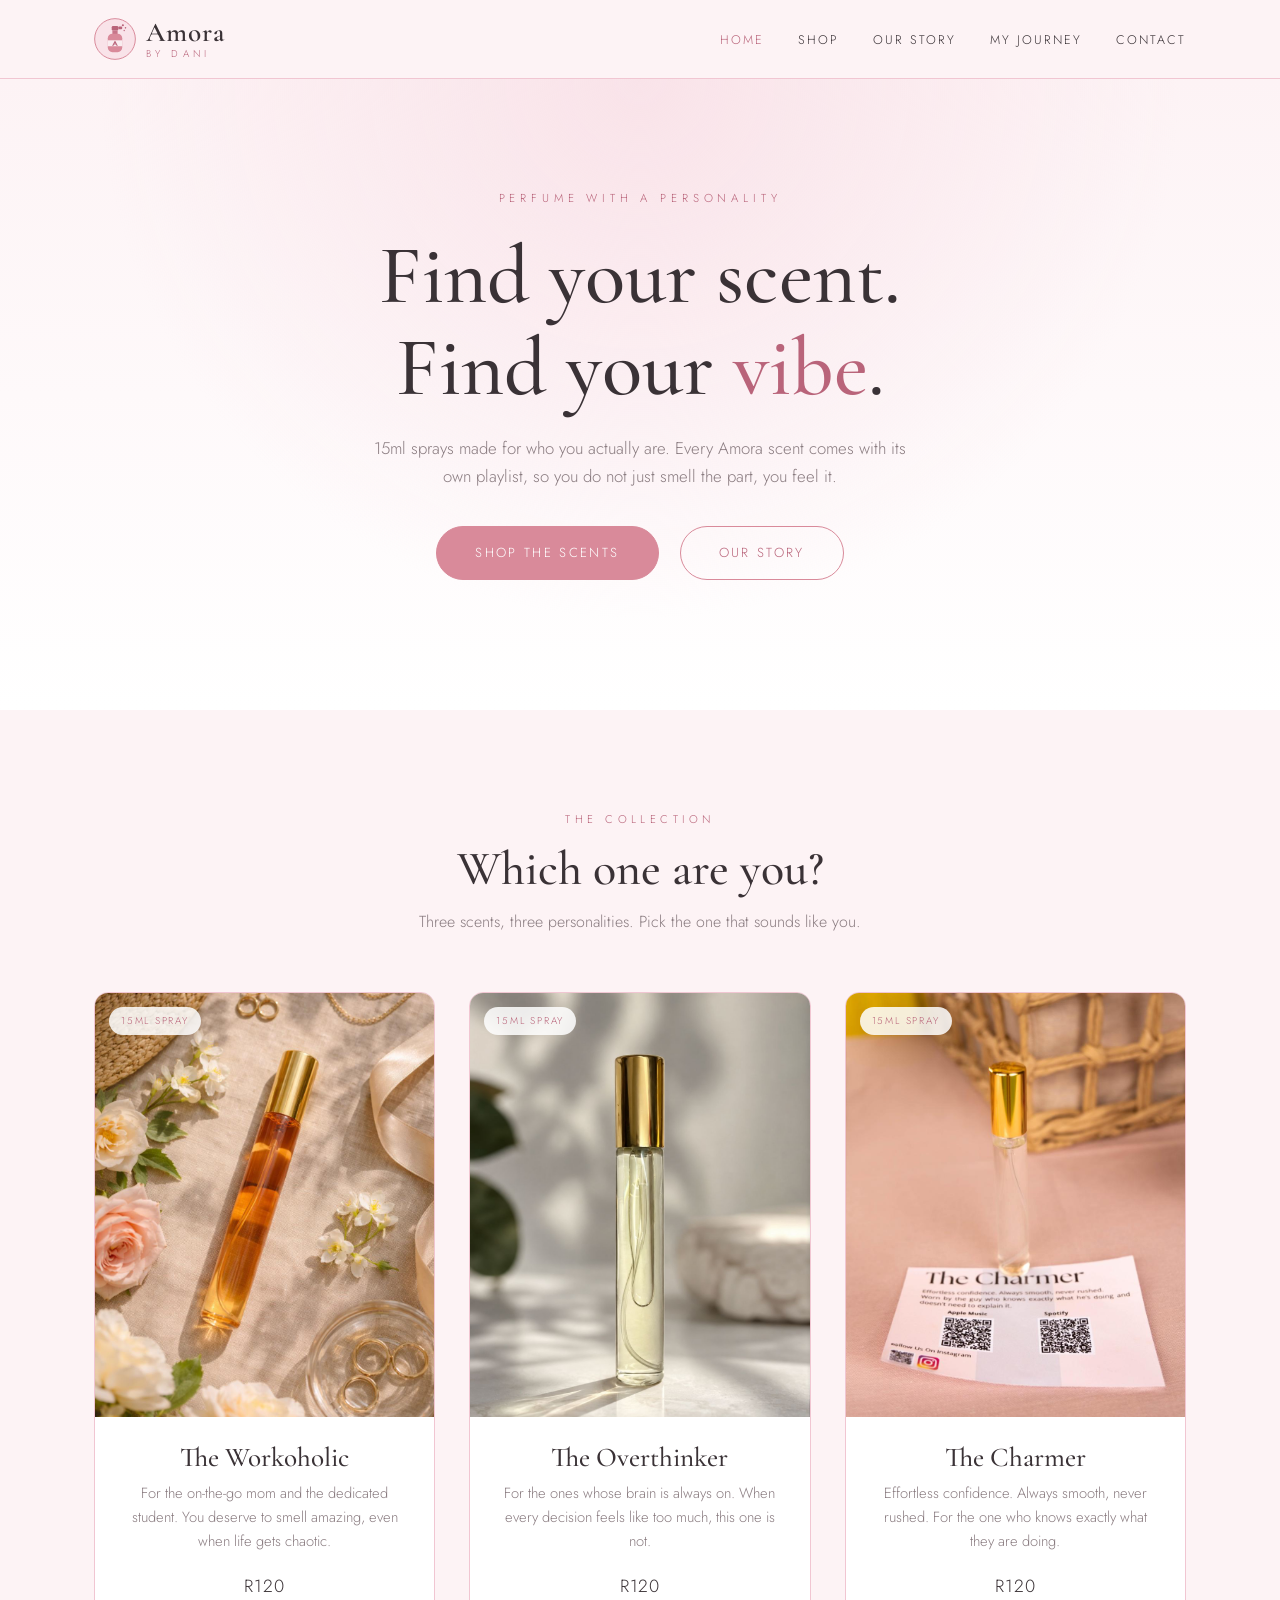
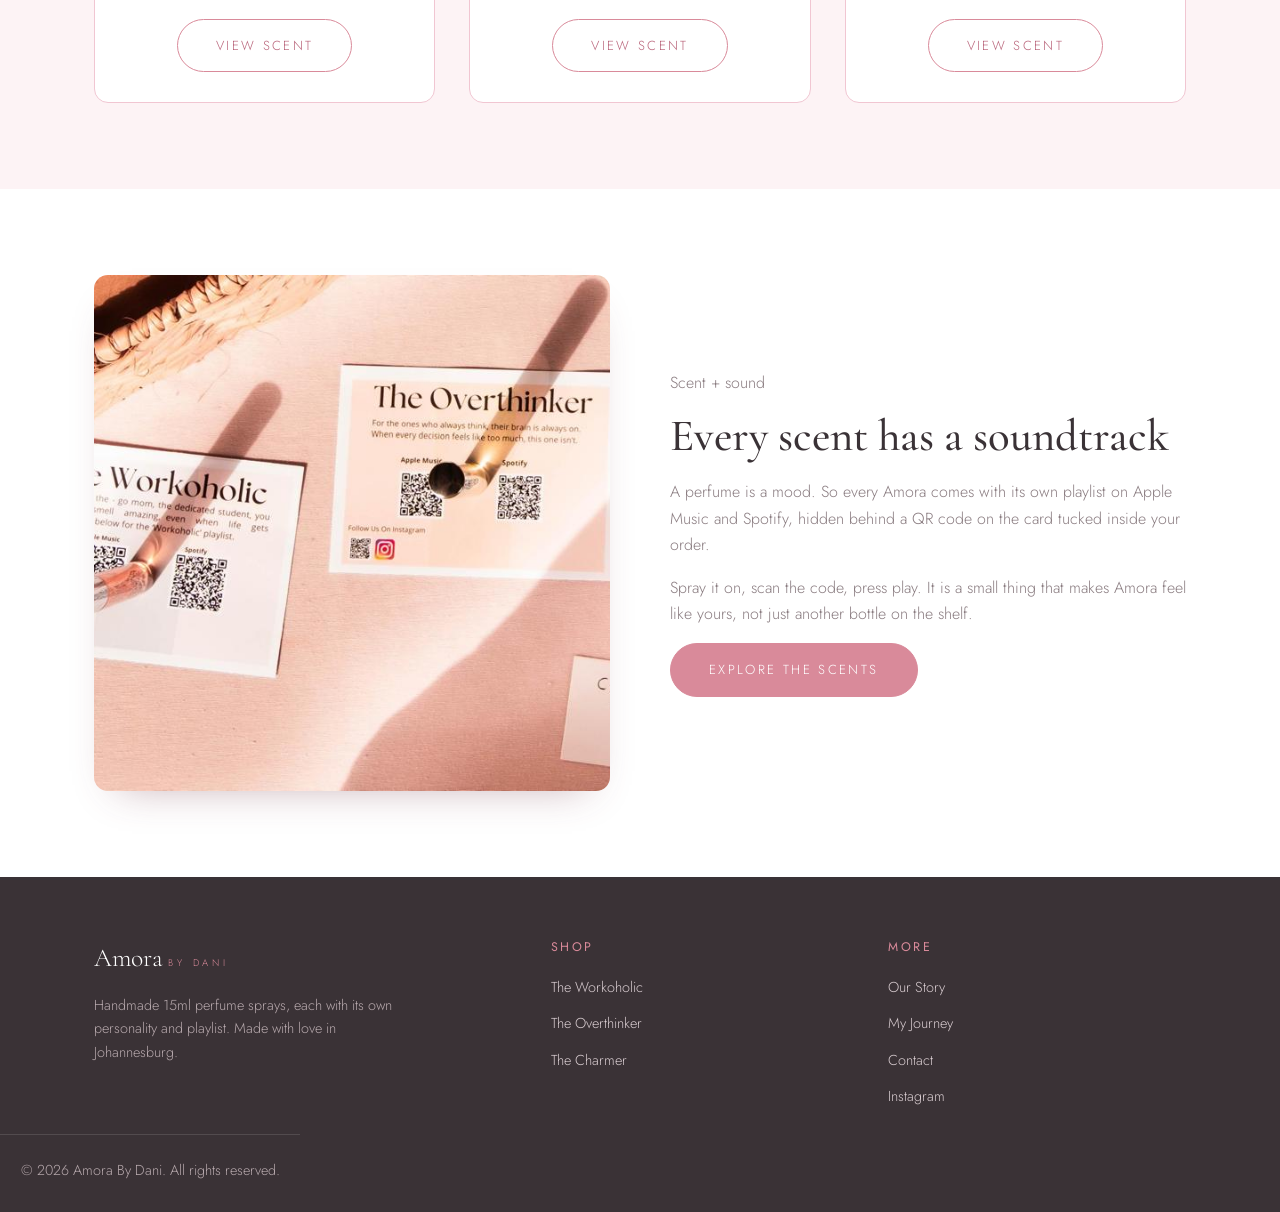
==== index.html @ 70392152 "Amora By Dani website" ====
<!DOCTYPE html>
<html lang="en-ZA">
<head>
  <meta charset="UTF-8" />
  <meta name="viewport" content="width=device-width, initial-scale=1.0" />
  <title>Amora By Dani — scent with a soundtrack</title>
  <meta name="description" content="Amora By Dani. 15ml perfume sprays, each with its own personality and playlist. Made in Johannesburg." />
  <!-- Social sharing. Update the domain in these URLs once the site is live at its real address. -->
  <meta property="og:type" content="website" />
  <meta property="og:site_name" content="Amora By Dani" />
  <meta property="og:title" content="Amora By Dani: scent with a soundtrack" />
  <meta property="og:description" content="15ml perfume sprays, each with its own personality and playlist. Made with love in Johannesburg." />
  <meta property="og:url" content="https://daniellag-claude.github.io/amora-by-dani/" />
  <meta property="og:image" content="https://daniellag-claude.github.io/amora-by-dani/images/cards.jpg" />
  <meta name="twitter:card" content="summary_large_image" />
  <meta name="twitter:title" content="Amora By Dani: scent with a soundtrack" />
  <meta name="twitter:description" content="15ml perfume sprays, each with its own personality and playlist. Made with love in Johannesburg." />
  <meta name="twitter:image" content="https://daniellag-claude.github.io/amora-by-dani/images/cards.jpg" />
  <link rel="preconnect" href="https://fonts.googleapis.com" />
  <link rel="preconnect" href="https://fonts.gstatic.com" crossorigin />
  <link href="https://fonts.googleapis.com/css2?family=Cormorant+Garamond:wght@400;500;600&family=Jost:wght@300;400;500&display=swap" rel="stylesheet" />
  <link rel="icon" href="images/logo.svg" type="image/svg+xml" />
  <link rel="stylesheet" href="css/style.css" />
</head>
<body>

  <!-- ============ HEADER ============ -->
  <header class="site-header">
    <nav class="nav">
      <a href="index.html" class="brand">
        <img src="images/logo.svg" alt="Amora By Dani logo" class="brand-logo" />
        <span class="brand-text">
          <span class="name">Amora</span>
          <span class="sub">by Dani</span>
        </span>
      </a>
      <ul class="nav-links">
        <li><a href="index.html" class="active">Home</a></li>
        <li><a href="shop.html">Shop</a></li>
        <li><a href="about.html">Our Story</a></li>
        <li><a href="journey.html">My Journey</a></li>
        <li><a href="contact.html">Contact</a></li>
      </ul>
      <button class="nav-toggle" aria-label="Menu">&#9776;</button>
    </nav>
  </header>

  <!-- ============ HERO ============ -->
  <section class="hero">
    <p class="eyebrow">Perfume with a personality</p>
    <h1>Find your scent.<br />Find your <span class="accent">vibe</span>.</h1>
    <p>15ml sprays made for who you actually are. Every Amora scent comes with its own playlist, so you do not just smell the part, you feel it.</p>
    <a href="shop.html" class="btn">Shop the scents</a>
    <a href="about.html" class="btn btn-ghost">Our story</a>
  </section>

  <!-- ============ FEATURED SCENTS ============ -->
  <section class="section">
    <div class="container">
      <div class="section-head">
        <p class="eyebrow">The collection</p>
        <h2>Which one are you?</h2>
        <p>Three scents, three personalities. Pick the one that sounds like you.</p>
      </div>

      <div class="grid">

        <article class="card">
          <div class="photo" style="background-image: url('images/workoholic.jpg');">
            <span class="tag">15ml spray</span>
          </div>
          <div class="card-body">
            <h3>The Workoholic</h3>
            <p class="desc">For the on-the-go mom and the dedicated student. You deserve to smell amazing, even when life gets chaotic.</p>
            <p class="price">R120</p>
            <a href="workoholic.html" class="btn btn-ghost">View scent</a>
          </div>
        </article>

        <article class="card">
          <div class="photo" style="background-image: url('images/overthinker.jpg');">
            <span class="tag">15ml spray</span>
          </div>
          <div class="card-body">
            <h3>The Overthinker</h3>
            <p class="desc">For the ones whose brain is always on. When every decision feels like too much, this one is not.</p>
            <p class="price">R120</p>
            <a href="overthinker.html" class="btn btn-ghost">View scent</a>
          </div>
        </article>

        <article class="card">
          <div class="photo" style="background-image: url('images/charmer.jpg');">
            <span class="tag">15ml spray</span>
          </div>
          <div class="card-body">
            <h3>The Charmer</h3>
            <p class="desc">Effortless confidence. Always smooth, never rushed. For the one who knows exactly what they are doing.</p>
            <p class="price">R120</p>
            <a href="charmer.html" class="btn btn-ghost">View scent</a>
          </div>
        </article>

      </div>
    </div>
  </section>

  <!-- ============ THE HOOK ============ -->
  <section class="section tint">
    <div class="container">
      <div class="split">
        <div class="visual" style="background-image: url('images/cards.jpg'); background-size: cover; background-position: center;"></div>
        <div>
          <p class="eyebrow accent">Scent + sound</p>
          <h2>Every scent has a soundtrack</h2>
          <p>A perfume is a mood. So every Amora comes with its own playlist on Apple Music and Spotify, hidden behind a QR code on the card tucked inside your order.</p>
          <p>Spray it on, scan the code, press play. It is a small thing that makes Amora feel like yours, not just another bottle on the shelf.</p>
          <a href="shop.html" class="btn">Explore the scents</a>
        </div>
      </div>
    </div>
  </section>

  <!-- ============ FOOTER ============ -->
  <footer class="site-footer">
    <div class="container footer-grid">
      <div>
        <span class="name">Amora</span>
        <span class="sub">by Dani</span>
        <p>Handmade 15ml perfume sprays, each with its own personality and playlist. Made with love in Johannesburg.</p>
      </div>
      <div>
        <h4>Shop</h4>
        <ul>
          <li><a href="workoholic.html">The Workoholic</a></li>
          <li><a href="overthinker.html">The Overthinker</a></li>
          <li><a href="charmer.html">The Charmer</a></li>
        </ul>
      </div>
      <div>
        <h4>More</h4>
        <ul>
          <li><a href="about.html">Our Story</a></li>
          <li><a href="journey.html">My Journey</a></li>
          <li><a href="contact.html">Contact</a></li>
          <li><a href="https://instagram.com/amora.by.dani" target="_blank" rel="noopener">Instagram</a></li>
        </ul>
      </div>
    </div>
    <p class="footer-bottom">&copy; 2026 Amora By Dani. All rights reserved.</p>
  </footer>

  <script src="js/main.js"></script>
</body>
</html>
---- css/style.css ----
/* ===========================================================
   Amora By Dani  —  shared stylesheet
   Light pink + white, soft and feminine.
   =========================================================== */

:root {
  --pink-bg:    #fdf3f5;   /* page background */
  --pink-soft:  #f9e3e9;   /* cards, panels   */
  --pink-mid:   #f1c6d2;   /* borders, fills  */
  --rose:       #d98a9a;   /* primary accent  */
  --rose-deep:  #b9647a;   /* hover / buttons */
  --charcoal:   #3a3236;   /* main text       */
  --muted:      #8a7c80;   /* secondary text  */
  --white:      #ffffff;

  --serif: "Cormorant Garamond", Georgia, serif;
  --sans:  "Jost", "Helvetica Neue", Arial, sans-serif;

  --maxw: 1140px;
  --radius: 14px;
  --shadow: 0 18px 40px -24px rgba(120, 60, 75, 0.45);
}

* { box-sizing: border-box; margin: 0; padding: 0; }

html { scroll-behavior: smooth; }

body {
  font-family: var(--sans);
  color: var(--charcoal);
  background: var(--pink-bg);
  line-height: 1.65;
  font-weight: 300;
  -webkit-font-smoothing: antialiased;
}

h1, h2, h3 { font-family: var(--serif); font-weight: 500; line-height: 1.1; }

a { color: inherit; text-decoration: none; }

img { max-width: 100%; display: block; }

.container { width: 100%; max-width: var(--maxw); margin: 0 auto; padding: 0 24px; }

.accent { color: var(--rose-deep); }

/* ---------- Buttons ---------- */
.btn {
  display: inline-block;
  font-family: var(--sans);
  font-size: 0.82rem;
  letter-spacing: 0.18em;
  text-transform: uppercase;
  padding: 15px 38px;
  border-radius: 40px;
  border: 1px solid var(--rose);
  background: var(--rose);
  color: var(--white);
  cursor: pointer;
  transition: all 0.25s ease;
}
.btn:hover { background: var(--rose-deep); border-color: var(--rose-deep); }

.btn-ghost {
  background: transparent;
  color: var(--rose-deep);
  border: 1px solid var(--rose);
}
.btn-ghost:hover { background: var(--rose); color: var(--white); }

/* ---------- Header / nav ---------- */
.site-header {
  position: sticky; top: 0; z-index: 50;
  background: rgba(253, 243, 245, 0.88);
  backdrop-filter: blur(10px);
  border-bottom: 1px solid var(--pink-mid);
}
.nav {
  display: flex; align-items: center; justify-content: space-between;
  padding: 18px 24px; max-width: var(--maxw); margin: 0 auto;
}
.brand { display: inline-flex; align-items: center; gap: 10px; line-height: 1; }
.brand-logo { width: 42px; height: 42px; flex: none; }
.brand-text { display: flex; flex-direction: column; }
.brand .name {
  font-family: var(--serif); font-size: 1.7rem; font-weight: 600;
  letter-spacing: 0.04em; color: var(--charcoal);
}
.brand .sub {
  display: block; font-size: 0.62rem; letter-spacing: 0.42em;
  text-transform: uppercase; color: var(--rose-deep); margin-top: 2px;
}
.nav-links { display: flex; gap: 34px; list-style: none; }
.nav-links a {
  font-size: 0.78rem; letter-spacing: 0.16em; text-transform: uppercase;
  color: var(--charcoal); padding-bottom: 4px; transition: color 0.2s;
}
.nav-links a:hover, .nav-links a.active { color: var(--rose-deep); }

.nav-toggle { display: none; background: none; border: 0; font-size: 1.5rem; color: var(--charcoal); cursor: pointer; }

/* ---------- Hero ---------- */
.hero {
  text-align: center;
  padding: 110px 24px 120px;
  background:
    radial-gradient(circle at 50% 0%, var(--pink-soft), transparent 60%),
    linear-gradient(180deg, var(--pink-bg), var(--white));
}
.hero .eyebrow {
  font-size: 0.72rem; letter-spacing: 0.42em; text-transform: uppercase;
  color: var(--rose-deep); margin-bottom: 22px;
}
.hero h1 { font-size: clamp(2.8rem, 7vw, 5.2rem); margin-bottom: 22px; }
.hero p { max-width: 540px; margin: 0 auto 36px; color: var(--muted); font-size: 1.05rem; }
.hero .btn { margin: 0 8px 10px; }

/* ---------- Section shell ---------- */
.section { padding: 86px 0; }
.section.tint { background: var(--white); }
.section-head { text-align: center; margin-bottom: 56px; }
.section-head .eyebrow {
  font-size: 0.7rem; letter-spacing: 0.4em; text-transform: uppercase;
  color: var(--rose-deep); margin-bottom: 14px;
}
.section-head h2 { font-size: clamp(2rem, 4.5vw, 3rem); }
.section-head p { max-width: 560px; margin: 14px auto 0; color: var(--muted); }

/* ---------- Product grid ---------- */
.grid {
  display: grid;
  grid-template-columns: repeat(auto-fit, minmax(280px, 1fr));
  gap: 34px;
}
.card {
  background: var(--white);
  border: 1px solid var(--pink-mid);
  border-radius: var(--radius);
  overflow: hidden;
  display: flex; flex-direction: column;
  transition: transform 0.3s ease, box-shadow 0.3s ease;
}
.card:hover { transform: translateY(-6px); box-shadow: var(--shadow); }

/* placeholder photo block — swap the background-image for a real photo */
.photo {
  aspect-ratio: 4 / 5;
  background: linear-gradient(160deg, var(--pink-soft), var(--pink-mid));
  background-size: cover; background-position: center;
  display: flex; align-items: flex-end; justify-content: center;
  position: relative;
}
.photo .tag {
  position: absolute; top: 14px; left: 14px;
  background: rgba(255,255,255,0.85); color: var(--rose-deep);
  font-size: 0.62rem; letter-spacing: 0.18em; text-transform: uppercase;
  padding: 6px 12px; border-radius: 30px;
}
.photo .ph-note {
  margin-bottom: 16px; font-size: 0.7rem; letter-spacing: 0.2em;
  text-transform: uppercase; color: rgba(255,255,255,0.85);
}
.card-body { padding: 26px 26px 30px; text-align: center; flex: 1; display: flex; flex-direction: column; }
.card-body h3 { font-size: 1.7rem; margin-bottom: 8px; }
.card-body .desc { color: var(--muted); font-size: 0.92rem; flex: 1; margin-bottom: 18px; }
.card-body .price { font-size: 1.1rem; letter-spacing: 0.05em; margin-bottom: 18px; color: var(--charcoal); }
.card-body .btn { align-self: center; }

/* ---------- Hook / split feature ---------- */
.split {
  display: grid; grid-template-columns: 1fr 1fr; gap: 60px; align-items: center;
}
.split .visual {
  aspect-ratio: 1/1; border-radius: var(--radius);
  background: linear-gradient(160deg, var(--pink-soft), var(--pink-mid));
  box-shadow: var(--shadow);
}
.split h2 { font-size: clamp(1.9rem, 4vw, 2.8rem); margin-bottom: 18px; }
.split p { color: var(--muted); margin-bottom: 16px; }

/* ---------- Single scent page ---------- */
.scent-hero { display: grid; grid-template-columns: 1fr 1fr; gap: 56px; align-items: center; padding: 70px 0; }
.scent-hero .visual { aspect-ratio: 4/5; border-radius: var(--radius); background: linear-gradient(160deg, var(--pink-soft), var(--pink-mid)); box-shadow: var(--shadow); }
.scent-hero .eyebrow { font-size: 0.7rem; letter-spacing: 0.4em; text-transform: uppercase; color: var(--rose-deep); margin-bottom: 14px; }
.scent-hero h1 { font-size: clamp(2.4rem, 5vw, 3.6rem); margin-bottom: 18px; }
.scent-hero .lede { color: var(--muted); font-size: 1.05rem; margin-bottom: 24px; }
.scent-hero .price { font-size: 1.3rem; margin-bottom: 28px; }
.notes { display: flex; gap: 10px; flex-wrap: wrap; margin-bottom: 30px; }
.notes span { background: var(--pink-soft); color: var(--rose-deep); font-size: 0.72rem; letter-spacing: 0.12em; text-transform: uppercase; padding: 8px 16px; border-radius: 30px; }

/* playlist panel */
.playlist {
  background: var(--pink-soft); border-radius: var(--radius);
  padding: 40px; text-align: center; margin-top: 10px;
}
.playlist h3 { font-size: 1.6rem; margin-bottom: 8px; }
.playlist p { color: var(--muted); margin-bottom: 22px; }
.playlist .links { display: flex; gap: 14px; justify-content: center; flex-wrap: wrap; }

/* ---------- Steps / how shipping works ---------- */
.steps { display: grid; grid-template-columns: repeat(auto-fit, minmax(220px,1fr)); gap: 28px; }
.step { background: var(--white); border: 1px solid var(--pink-mid); border-radius: var(--radius); padding: 32px 26px; text-align: center; }
.step .num { font-family: var(--serif); font-size: 2.4rem; color: var(--rose); line-height: 1; margin-bottom: 12px; }
.step h3 { font-size: 1.25rem; margin-bottom: 8px; }
.step p { color: var(--muted); font-size: 0.9rem; }

/* ---------- FAQ ---------- */
.faq { max-width: 720px; margin: 0 auto; }
.faq details { border-bottom: 1px solid var(--pink-mid); padding: 20px 4px; }
.faq summary { font-family: var(--serif); font-size: 1.3rem; cursor: pointer; list-style: none; display: flex; justify-content: space-between; }
.faq summary::-webkit-details-marker { display: none; }
.faq summary::after { content: "+"; color: var(--rose-deep); }
.faq details[open] summary::after { content: "\2013"; }
.faq details p { color: var(--muted); margin-top: 12px; }

/* ---------- Contact form ---------- */
.form { max-width: 560px; margin: 0 auto; }
.form label { display: block; font-size: 0.75rem; letter-spacing: 0.14em; text-transform: uppercase; color: var(--muted); margin: 18px 0 6px; }
.form input, .form textarea {
  width: 100%; font-family: var(--sans); font-size: 1rem; color: var(--charcoal);
  padding: 14px 16px; border: 1px solid var(--pink-mid); border-radius: 10px; background: var(--white);
}
.form input:focus, .form textarea:focus { outline: none; border-color: var(--rose); }
.form .btn { margin-top: 26px; }

/* ---------- Footer ---------- */
.site-footer { background: var(--charcoal); color: #e9dfe2; padding: 60px 0 30px; margin-top: 0; }
.footer-grid { display: grid; grid-template-columns: 1.4fr 1fr 1fr; gap: 40px; }
.site-footer .name { font-family: var(--serif); font-size: 1.6rem; color: var(--white); }
.site-footer .sub { font-size: 0.6rem; letter-spacing: 0.4em; text-transform: uppercase; color: var(--rose); margin-top: 4px; }
.site-footer p { color: #b7a9ad; font-size: 0.9rem; margin-top: 14px; max-width: 300px; }
.site-footer h4 { font-family: var(--sans); font-weight: 400; font-size: 0.78rem; letter-spacing: 0.2em; text-transform: uppercase; color: var(--rose); margin-bottom: 16px; }
.site-footer ul { list-style: none; }
.site-footer ul li { margin-bottom: 10px; }
.site-footer ul a { color: #d8ccd0; font-size: 0.9rem; }
.site-footer ul a:hover { color: var(--white); }
.footer-bottom { text-align: center; border-top: 1px solid rgba(255,255,255,0.12); margin-top: 44px; padding-top: 24px; font-size: 0.78rem; color: #9a8c90; }

/* ---------- Responsive ---------- */
@media (max-width: 820px) {
  .nav-links {
    position: absolute; top: 100%; left: 0; right: 0;
    flex-direction: column; gap: 0; background: var(--pink-bg);
    border-bottom: 1px solid var(--pink-mid); padding: 0;
    max-height: 0; overflow: hidden; transition: max-height 0.3s ease;
  }
  .nav-links.open { max-height: 320px; }
  .nav-links li { width: 100%; text-align: center; }
  .nav-links a { display: block; padding: 16px; border-top: 1px solid var(--pink-mid); }
  .nav-toggle { display: block; }
  .split, .scent-hero { grid-template-columns: 1fr; gap: 34px; }
  .footer-grid { grid-template-columns: 1fr; gap: 30px; }
}
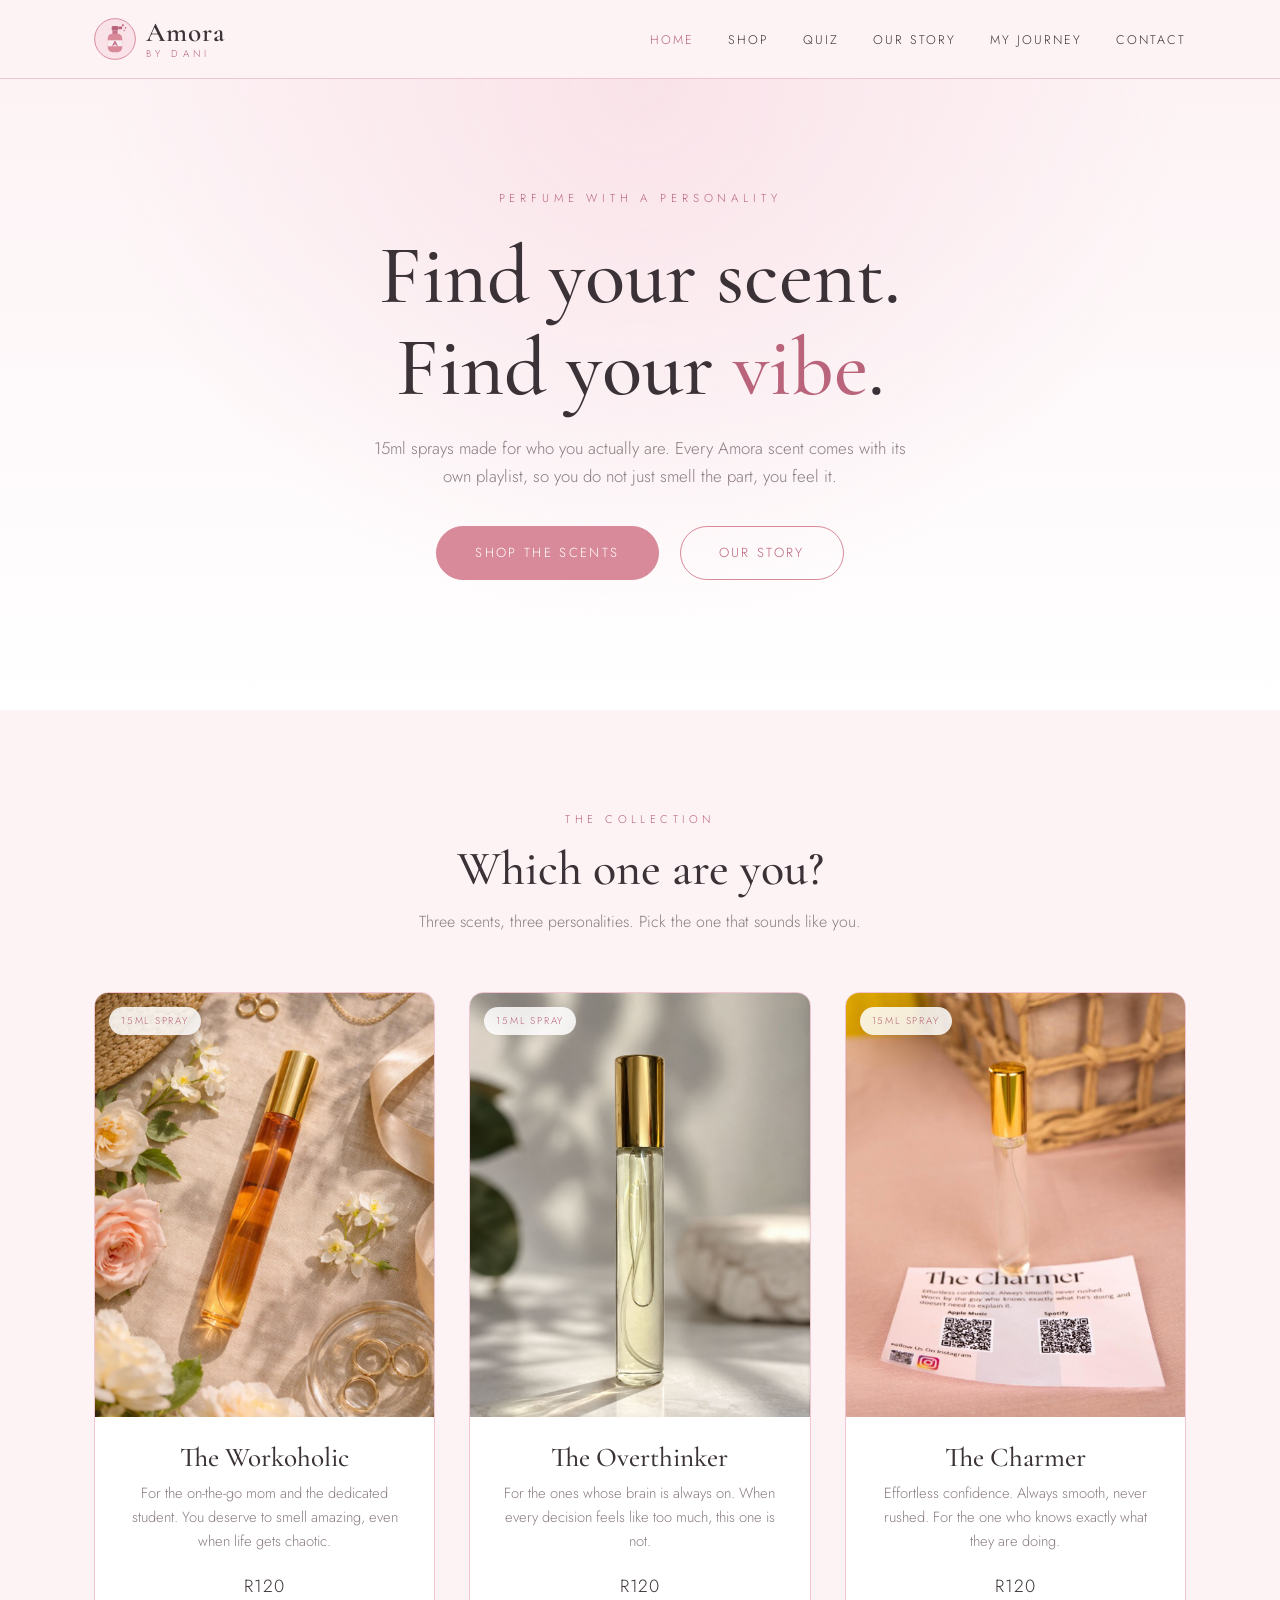
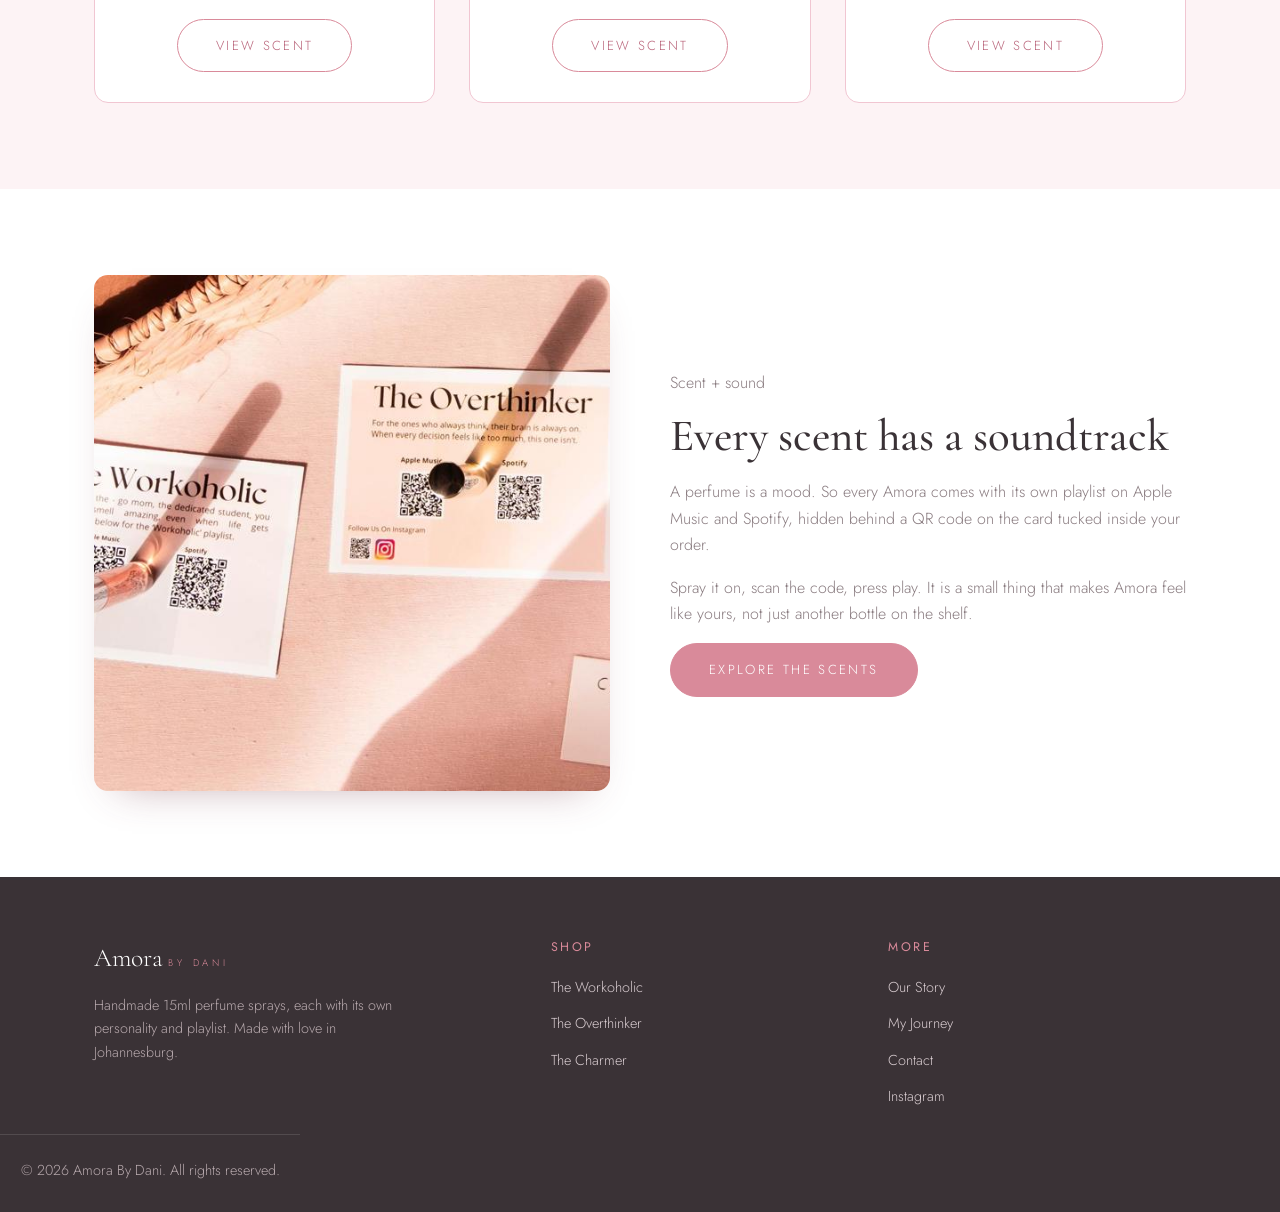
==== commit 1fa36caf: "Add scent quiz and WhatsApp order builder" ====
--- a/index.html
+++ b/index.html
@@ -37,6 +37,7 @@
       <ul class="nav-links">
         <li><a href="index.html" class="active">Home</a></li>
         <li><a href="shop.html">Shop</a></li>
+        <li><a href="quiz.html">Quiz</a></li>
         <li><a href="about.html">Our Story</a></li>
         <li><a href="journey.html">My Journey</a></li>
         <li><a href="contact.html">Contact</a></li>
--- a/css/style.css
+++ b/css/style.css
@@ -82,6 +82,25 @@
 .brand { display: inline-flex; align-items: center; gap: 10px; line-height: 1; }
 .brand-logo { width: 42px; height: 42px; flex: none; }
 .brand-text { display: flex; flex-direction: column; }
+
+/* ---------- Shop order helper ---------- */
+.qty { display: flex; align-items: center; gap: 14px; margin-top: 8px; }
+.qty-label { font-size: 0.72rem; letter-spacing: 0.14em; text-transform: uppercase; color: var(--muted); }
+.qbtn {
+  width: 34px; height: 34px; border-radius: 50%;
+  border: 1px solid var(--rose); background: var(--white);
+  color: var(--rose-deep); font-size: 1.2rem; line-height: 1;
+  cursor: pointer; transition: all 0.2s ease;
+}
+.qbtn:hover { background: var(--rose); color: var(--white); }
+.qval { min-width: 22px; text-align: center; font-size: 1.05rem; }
+.order-bar {
+  margin-top: 50px; padding: 30px 24px; border-radius: var(--radius);
+  background: var(--pink-soft); text-align: center;
+  display: flex; flex-direction: column; align-items: center; gap: 18px;
+}
+.order-summary { color: var(--charcoal); font-size: 0.98rem; white-space: pre-line; line-height: 1.7; margin: 0; }
+#orderBtn[aria-disabled="true"] { opacity: 0.45; pointer-events: none; }
 .brand .name {
   font-family: var(--serif); font-size: 1.7rem; font-weight: 600;
   letter-spacing: 0.04em; color: var(--charcoal);
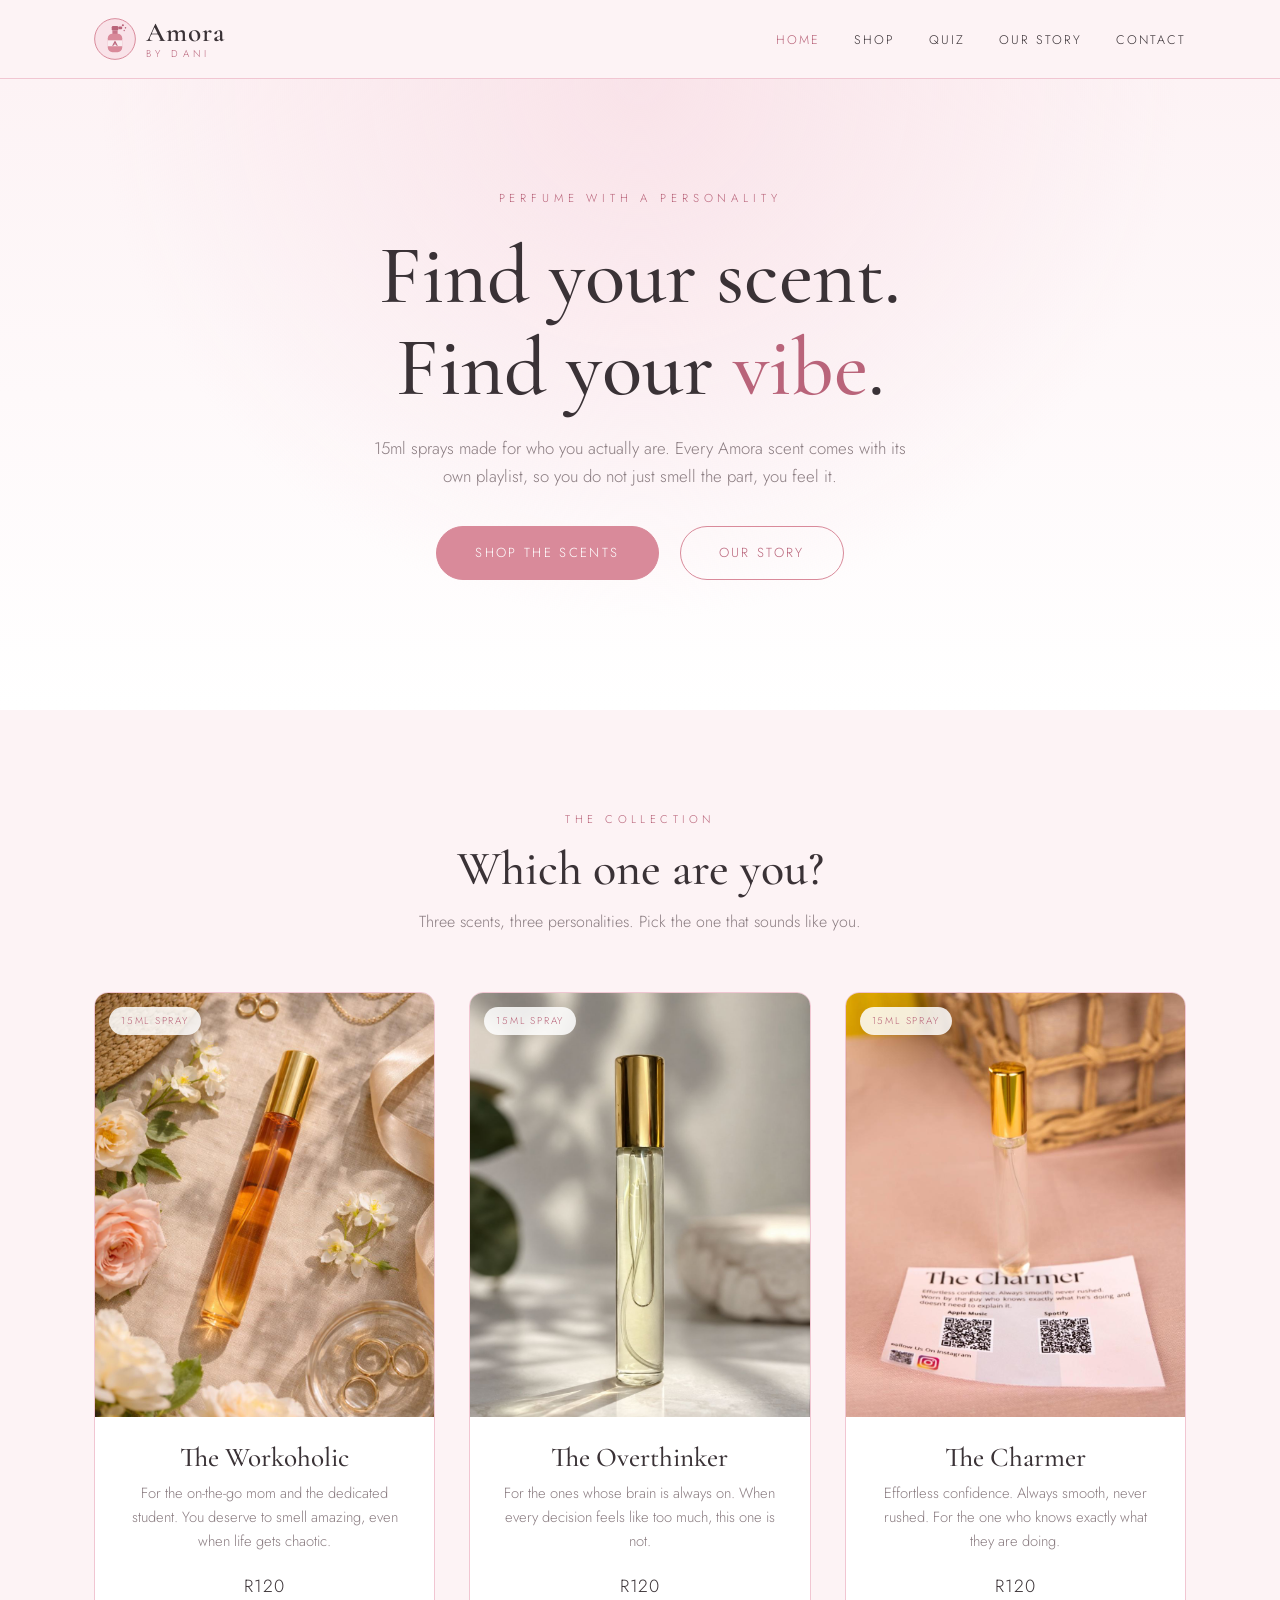
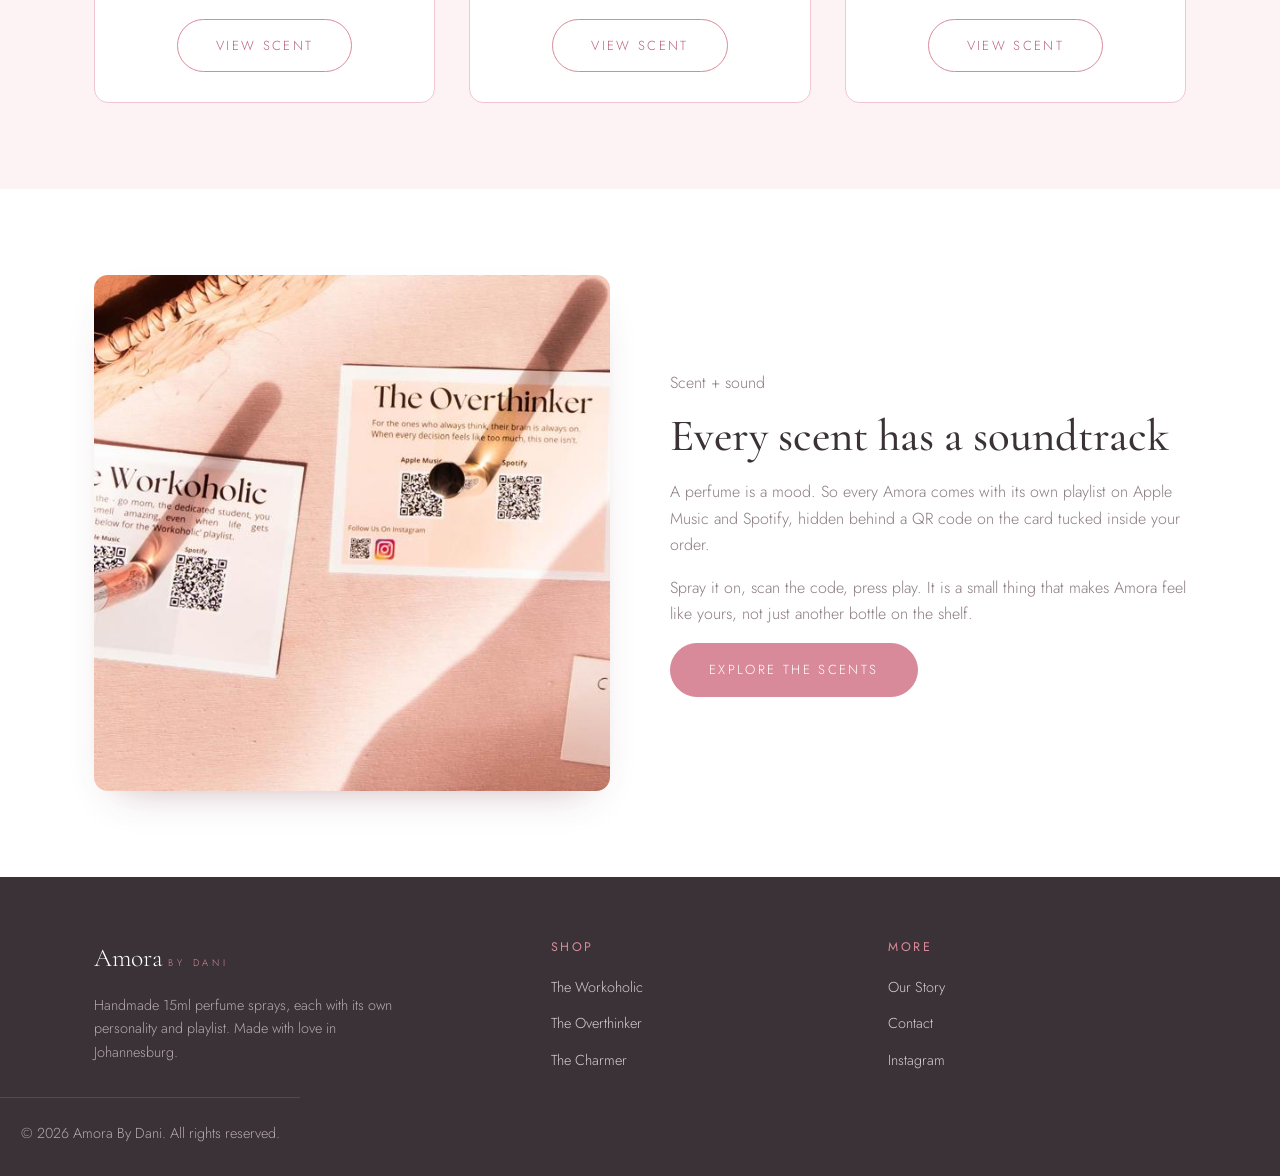
==== commit 01193137: "Merge Journey into Our Story; remove separate Journey page" ====
--- a/index.html
+++ b/index.html
@@ -39,7 +39,6 @@
         <li><a href="shop.html">Shop</a></li>
         <li><a href="quiz.html">Quiz</a></li>
         <li><a href="about.html">Our Story</a></li>
-        <li><a href="journey.html">My Journey</a></li>
         <li><a href="contact.html">Contact</a></li>
       </ul>
       <button class="nav-toggle" aria-label="Menu">&#9776;</button>
@@ -142,7 +141,6 @@
         <h4>More</h4>
         <ul>
           <li><a href="about.html">Our Story</a></li>
-          <li><a href="journey.html">My Journey</a></li>
           <li><a href="contact.html">Contact</a></li>
           <li><a href="https://instagram.com/amora.by.dani" target="_blank" rel="noopener">Instagram</a></li>
         </ul>
